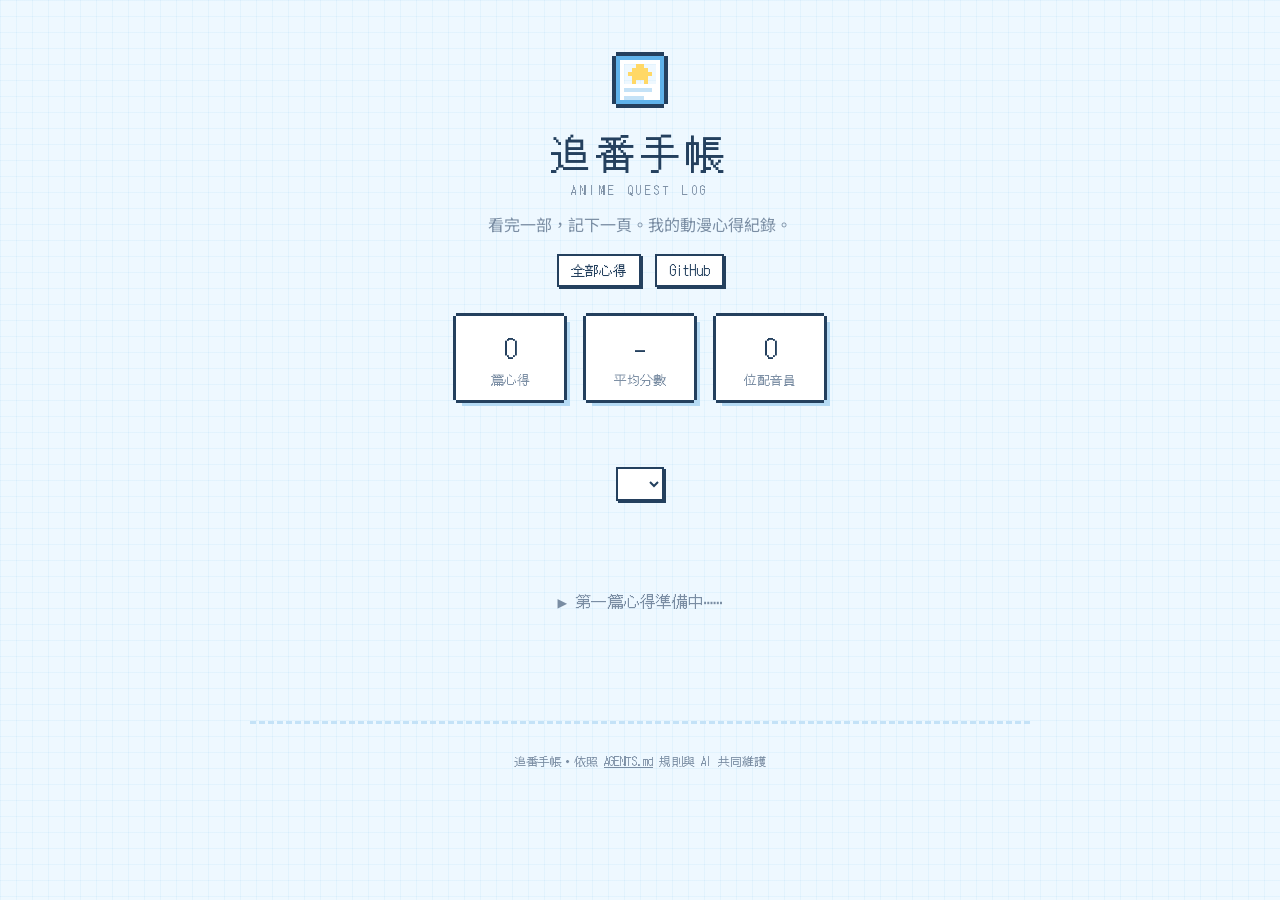
==== index.html @ 24f0aad9 "建立追番手帳：AGENTS.md 規則手冊、像素風網站、心得模板與檢查腳本 Co-Authored-By: Claude Opus 5.5 <noreply@anthropic.com> Claude" ====
<!DOCTYPE html>
<html lang="zh-Hant-TW">
<head>
  <meta charset="UTF-8">
  <meta name="viewport" content="width=device-width, initial-scale=1">
  <title>追番手帳｜我的動漫心得</title>
  <meta name="description" content="我的個人動漫心得紀錄：評分、喜歡與不喜歡的地方、推薦給誰。">
  <link rel="preconnect" href="https://fonts.googleapis.com">
  <link rel="preconnect" href="https://fonts.gstatic.com" crossorigin>
  <link href="https://fonts.googleapis.com/css2?family=DotGothic16&family=Noto+Sans+TC:wght@400;700&display=swap" rel="stylesheet">
  <link rel="icon" href="assets/logo.svg">
  <link rel="stylesheet" href="assets/style.css">
</head>
<body>
  <div class="wrap">
    <header class="site-head">
      <img class="logo" src="assets/logo.svg" alt="">
      <h1>追番手帳</h1>
      <p class="en">ANIME QUEST LOG</p>
      <p class="sub">看完一部，記下一頁。我的動漫心得紀錄。</p>
      <nav class="site-nav">
        <a href="index.html">全部心得</a>
        <a href="https://github.com/meimeielin/genAI_HW9">GitHub</a>
      </nav>
      <div class="stats">
        <div class="px-box"><b id="stat-count">0</b>篇心得</div>
        <div class="px-box"><b id="stat-avg">-</b>平均分數</div>
        <div class="px-box"><b id="stat-cv">0</b>位配音員</div>
      </div>
    </header>

    <div class="filters" id="filters"></div>
    <div class="cv-wrap"><select id="cv-filter" aria-label="依配音員篩選"></select></div>
    <main class="cards" id="cards"></main>

    <footer class="site-foot">
      追番手帳・依照 <a href="https://github.com/meimeielin/genAI_HW9/blob/main/AGENTS.md">AGENTS.md</a> 規則與 AI 共同維護
    </footer>
  </div>
  <script src="assets/main.js"></script>
</body>
</html>
---- assets/style.css ----
/* ===== 追番手帳：全站唯一樣式表（像素風） =====
   規則見 AGENTS.md 第 3 節。:root 的色票數值不可更改。 */

:root {
  --bg: #EEF8FF;
  --paper: #FFFFFF;
  --ink: #24405E;
  --muted: #7A8DA3;
  --line: #24405E;
  --edge: #C4E2F7;
  --drop: #B5DAF4;
  --yellow: #FFD866;

  --accent: #5FB2EA;
  --accent-soft: #E3F2FD;

  --pixel: "DotGothic16", "PingFang TC", "Microsoft JhengHei", monospace;
  --sans: -apple-system, BlinkMacSystemFont, "PingFang TC", "Noto Sans TC", "Microsoft JhengHei", sans-serif;
  --max: 820px;
}

/* ---- 作品代表色（AGENTS.md 3.2，只能用這 8 個） ---- */
.accent-sakura   { --accent: #FF9FB2; --accent-soft: #FFE6EC; }
.accent-sky      { --accent: #5FB2EA; --accent-soft: #E3F2FD; }
.accent-matcha   { --accent: #86D595; --accent-soft: #E4F6E7; }
.accent-lemon    { --accent: #FFD866; --accent-soft: #FFF6D6; }
.accent-lavender { --accent: #B9A2F0; --accent-soft: #EFE9FC; }
.accent-coral    { --accent: #FFB36B; --accent-soft: #FFEEDC; }
.accent-ocean    { --accent: #2F78B7; --accent-soft: #DCEAF6; }
.accent-ink      { --accent: #24405E; --accent-soft: #E6ECF2; }

* { box-sizing: border-box; }

body {
  margin: 0;
  color: var(--ink);
  font-family: var(--sans);
  font-size: 16px;
  line-height: 1.75;
  background-color: var(--bg);
  /* 像素方格紙 */
  background-image:
    linear-gradient(rgba(95, 178, 234, .08) 1px, transparent 1px),
    linear-gradient(90deg, rgba(95, 178, 234, .08) 1px, transparent 1px);
  background-size: 16px 16px;
}

a { color: inherit; }
h1, h2, h3 { font-family: var(--pixel); font-weight: 400; line-height: 1.35; }
.wrap { max-width: var(--max); margin: 0 auto; padding: 0 20px; }

/* ---- 像素缺角外框：四個角少一格，像 8-bit 視窗 ---- */
.px-box {
  background: var(--paper);
  margin: 3px;
  box-shadow:
    0 -3px 0 0 var(--line), 0 3px 0 0 var(--line),
    -3px 0 0 0 var(--line), 3px 0 0 0 var(--line),
    6px 6px 0 0 var(--drop);
}

/* ===== 首頁 ===== */
.site-head { padding: 48px 0 18px; text-align: center; }
.logo { width: 64px; height: 64px; image-rendering: pixelated; shape-rendering: crispEdges; }
.site-head h1 { margin: 6px 0 0; font-size: 40px; letter-spacing: .12em; }
.site-head .en { margin: 0; font-family: var(--pixel); font-size: 12px; letter-spacing: .3em; color: var(--muted); }
.site-head p.sub { margin: 10px 0 0; color: var(--muted); }

.site-nav { display: flex; justify-content: center; gap: 14px; margin-top: 16px; }
.site-nav a {
  font-family: var(--pixel); font-size: 14px; text-decoration: none;
  padding: 2px 12px; background: var(--paper); border: 2px solid var(--line);
  box-shadow: 2px 2px 0 var(--line);
}
.site-nav a:active { transform: translate(2px, 2px); box-shadow: none; }

.stats { display: flex; justify-content: center; gap: 16px; margin: 26px 0 6px; flex-wrap: wrap; }
.stats > div {
  min-width: 108px; padding: 8px 14px; text-align: center;
  font-family: var(--pixel); font-size: 13px; color: var(--muted);
}
.stats b { display: block; font-weight: 400; font-size: 26px; color: var(--ink); }

.filters { display: flex; flex-wrap: wrap; justify-content: center; gap: 8px; margin: 26px 0 14px; }
.filters button {
  font-family: var(--pixel); font-size: 14px; cursor: pointer;
  padding: 2px 12px; background: var(--paper); color: var(--ink);
  border: 2px solid var(--edge); box-shadow: 2px 2px 0 var(--edge);
}
.filters button.on { background: var(--yellow); border-color: var(--line); box-shadow: 2px 2px 0 var(--line); }

.cv-wrap { text-align: center; margin: 0 0 30px; }
.cv-wrap select {
  font-family: var(--pixel); font-size: 14px; color: var(--ink); cursor: pointer;
  padding: 4px 12px; border: 2px solid var(--line); border-radius: 0;
  background: var(--paper); box-shadow: 2px 2px 0 var(--line);
}

.cards { display: grid; gap: 26px 22px; grid-template-columns: repeat(auto-fill, minmax(230px, 1fr)); padding: 0 6px 50px; }

.card { display: block; text-decoration: none; transition: transform .08s steps(2); }
.card:hover { transform: translate(-2px, -2px); }
.card .card-top {
  display: flex; align-items: center; gap: 8px;
  background: var(--accent-soft); border-bottom: 3px solid var(--line); padding: 8px 14px;
}
.card .card-top .emoji { font-size: 22px; }
.card .card-top .score-badge { margin-left: auto; }
.card .card-body { padding: 12px 14px 14px; }
.card h2 { margin: 0; font-size: 19px; }
.card .original { margin: 0; font-size: 12px; color: var(--muted); }
.card .oneliner { margin: 10px 0; font-size: 14px; }
.card .cv { margin: 8px 0; font-size: 12px; color: var(--muted); }
.card .row { font-family: var(--pixel); font-size: 12px; color: var(--muted); }

.score-badge {
  display: inline-block; font-family: var(--pixel); font-size: 14px; line-height: 1.5;
  background: var(--yellow); border: 2px solid var(--line); padding: 0 8px;
}

.tag {
  display: inline-block; font-family: var(--pixel); font-size: 12px; line-height: 1.6;
  padding: 0 6px; margin: 2px 4px 2px 0;
  background: var(--accent-soft); border: 2px solid var(--accent); color: var(--ink);
}

.empty { grid-column: 1 / -1; text-align: center; color: var(--muted); font-family: var(--pixel); padding: 40px 0; }

.site-foot {
  text-align: center; color: var(--muted); font-family: var(--pixel); font-size: 12px;
  padding: 26px 0 50px; border-top: 3px dashed var(--edge);
}

/* ===== 心得頁 ===== */
.back {
  display: inline-block; margin: 30px 0 18px; text-decoration: none;
  font-family: var(--pixel); font-size: 14px;
  padding: 2px 12px; background: var(--paper); border: 2px solid var(--line); box-shadow: 2px 2px 0 var(--line);
}
.back:active { transform: translate(2px, 2px); box-shadow: none; }

.review-head { position: relative; padding: 0; margin-bottom: 26px; }
.review-head .bar-top {
  display: flex; align-items: center; gap: 8px; padding: 6px 14px;
  background: var(--accent); border-bottom: 3px solid var(--line);
  font-family: var(--pixel); font-size: 12px; letter-spacing: .2em;
}
.review-head .bar-top i { display: inline-block; width: 10px; height: 10px; background: var(--paper); border: 2px solid var(--line); }
.review-head .inner { padding: 20px 24px 22px; background: var(--accent-soft); }
.review-head .emoji { font-size: 38px; }
.review-head h1 { margin: 2px 0 0; font-size: 32px; }
.review-head .original { margin: 0; color: var(--muted); }
.review-head .score-badge { position: absolute; right: 22px; top: 50px; font-size: 26px; padding: 2px 12px; box-shadow: 3px 3px 0 var(--line); }
.review-head .score-badge small { font-size: 13px; }

.meta {
  display: grid; grid-template-columns: max-content 1fr; gap: 4px 18px;
  margin: 0 3px 30px; padding: 14px 20px; font-size: 15px;
}
.meta dt { font-family: var(--pixel); color: var(--muted); }
.meta dd { margin: 0; }

.oneliner { margin: 0 0 30px; }
blockquote.oneliner {
  position: relative; padding: 12px 18px 12px 46px;
  font-family: var(--pixel); font-size: 19px;
  background: #FFF6D6; border: 3px solid var(--line); box-shadow: 4px 4px 0 #F0C44C;
}
blockquote.oneliner::before { content: "▶"; position: absolute; left: 16px; top: 12px; color: var(--accent); }

.review section { margin-bottom: 32px; }
.review h2 { font-size: 21px; margin: 0 0 10px; display: flex; align-items: center; gap: 10px; }
.review h2::before {
  content: ""; width: 10px; height: 10px; flex: 0 0 10px;
  background: var(--accent); box-shadow: 3px 3px 0 var(--line);
}
.review ul { padding-left: 0; margin: 0; list-style: none; }
.review ul li { position: relative; padding-left: 20px; margin-bottom: 6px; }
.review ul li::before { content: ""; position: absolute; left: 2px; top: .7em; width: 6px; height: 6px; background: var(--ink); }

.scores { width: calc(100% - 6px); border-collapse: collapse; margin: 3px 3px 32px; }
.scores th, .scores td { padding: 7px 16px; text-align: left; border-bottom: 2px dashed var(--edge); font-size: 15px; }
.scores th { width: 5em; font-family: var(--pixel); font-weight: 400; color: var(--muted); }
.scores td.num { width: 4em; text-align: right; font-family: var(--pixel); font-size: 17px; }
.scores .bar { height: 14px; border: 2px solid var(--line); background: var(--paper); }
.scores .bar span {
  display: block; height: 100%; width: calc(var(--score, 0) * 10%);
  /* 一格一格的像素血條 */
  background: repeating-linear-gradient(90deg, var(--accent) 0 8px, transparent 8px 10px);
}
.scores tr.total th, .scores tr.total td { border-bottom: 0; color: var(--ink); }
.scores tr.total td.num { font-size: 20px; }

.review ul.cast li { padding: 8px 14px; margin-bottom: 10px; }
.review ul.cast li::before { display: none; }
.review ul.cast b { font-family: var(--pixel); font-weight: 400; background: var(--accent-soft); padding: 0 6px; }

.spoiler { margin: 10px 3px 0; padding: 8px 14px; background: var(--paper); border: 3px dashed var(--line); }
.spoiler summary { cursor: pointer; font-family: var(--pixel); font-size: 14px; }

.rec {
  display: inline-block; margin-top: 4px; font-family: var(--pixel); font-size: 14px;
  padding: 0 10px; background: var(--accent-soft); border: 2px solid var(--line); box-shadow: 2px 2px 0 var(--line);
}
.rec-3::before { content: "★★★ 大力推薦"; }
.rec-2::before { content: "★★☆ 推薦"; }
.rec-1::before { content: "★☆☆ 看心情"; }

.review-foot { margin: 40px 0 60px; padding-top: 14px; border-top: 3px dashed var(--edge); color: var(--muted); font-family: var(--pixel); font-size: 12px; }

@media (max-width: 560px) {
  .review-head h1 { font-size: 26px; }
  .review-head .score-badge { position: static; display: inline-block; margin-top: 10px; }
}
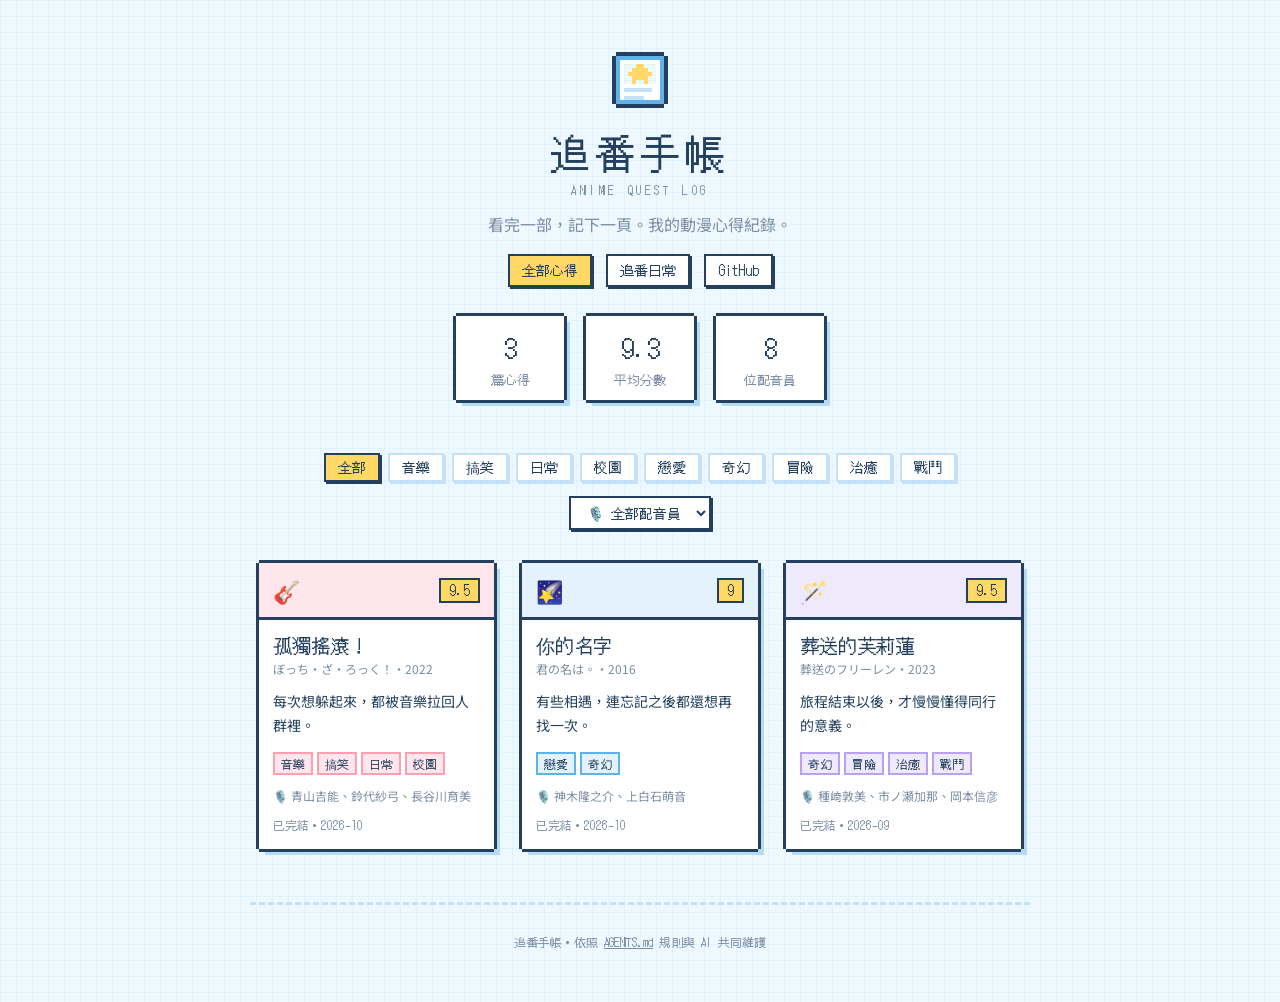
==== commit 548d739f: "新增追番日常：以照片為主的貼文牆，網頁可上傳草稿；手冊新增 4.6、8.5 Co-Authored-By: Claude Opus 5.5 <noreply@anthropic.com> Claude" ====
--- a/index.html
+++ b/index.html
@@ -19,7 +19,8 @@
       <p class="en">ANIME QUEST LOG</p>
       <p class="sub">看完一部，記下一頁。我的動漫心得紀錄。</p>
       <nav class="site-nav">
-        <a href="index.html">全部心得</a>
+        <a href="index.html" class="on">全部心得</a>
+        <a href="posts.html">追番日常</a>
         <a href="https://github.com/meimeielin/genAI_HW9">GitHub</a>
       </nav>
       <div class="stats">
--- a/assets/style.css
+++ b/assets/style.css
@@ -72,6 +72,7 @@
   padding: 2px 12px; background: var(--paper); border: 2px solid var(--line);
   box-shadow: 2px 2px 0 var(--line);
 }
+.site-nav a.on { background: var(--yellow); }
 .site-nav a:active { transform: translate(2px, 2px); box-shadow: none; }
 
 .stats { display: flex; justify-content: center; gap: 16px; margin: 26px 0 6px; flex-wrap: wrap; }
@@ -140,12 +141,12 @@
 .back:active { transform: translate(2px, 2px); box-shadow: none; }
 
 .review-head { position: relative; padding: 0; margin-bottom: 26px; }
-.review-head .bar-top {
+.bar-top {
   display: flex; align-items: center; gap: 8px; padding: 6px 14px;
   background: var(--accent); border-bottom: 3px solid var(--line);
   font-family: var(--pixel); font-size: 12px; letter-spacing: .2em;
 }
-.review-head .bar-top i { display: inline-block; width: 10px; height: 10px; background: var(--paper); border: 2px solid var(--line); }
+.bar-top i { display: inline-block; width: 10px; height: 10px; background: var(--paper); border: 2px solid var(--line); }
 .review-head .inner { padding: 20px 24px 22px; background: var(--accent-soft); }
 .review-head .emoji { font-size: 38px; }
 .review-head h1 { margin: 2px 0 0; font-size: 32px; }
@@ -208,7 +209,54 @@
 
 .review-foot { margin: 40px 0 60px; padding-top: 14px; border-top: 3px dashed var(--edge); color: var(--muted); font-family: var(--pixel); font-size: 12px; }
 
+/* ===== 追番日常（貼文牆，AGENTS.md 4.6） ===== */
+.feed-wrap { max-width: 560px; }
+.btn-px {
+  font-family: var(--pixel); font-size: 15px; cursor: pointer; color: var(--ink);
+  padding: 4px 16px; background: var(--yellow); border: 2px solid var(--line); box-shadow: 3px 3px 0 var(--line);
+}
+.btn-px:active { transform: translate(3px, 3px); box-shadow: none; }
+.btn-px.ghost { background: var(--paper); }
+.btn-px.sm { font-size: 13px; padding: 1px 10px; box-shadow: 2px 2px 0 var(--line); }
+.upload-bar { text-align: center; margin: 22px 0 26px; }
+
+.upload { margin-bottom: 34px; }
+.upload .bar-top { background: var(--yellow); }
+.upload-body { padding: 16px 18px 18px; }
+.drop {
+  display: grid; place-items: center; min-height: 180px; margin-bottom: 14px; cursor: pointer;
+  background: var(--bg); border: 3px dashed var(--edge); font-family: var(--pixel); color: var(--muted);
+}
+.drop input { display: none; }
+.drop img { max-width: 100%; max-height: 320px; display: block; }
+.field { display: block; margin-bottom: 12px; }
+.field > span { display: block; font-family: var(--pixel); font-size: 13px; color: var(--muted); }
+.field input, .field textarea, .field select {
+  width: 100%; font: inherit; color: var(--ink); padding: 6px 8px;
+  border: 2px solid var(--edge); border-radius: 0; background: var(--paper); outline: none;
+}
+.field input:focus, .field textarea:focus, .field select:focus { border-color: var(--line); box-shadow: 2px 2px 0 var(--edge); }
+.field-row { display: grid; grid-template-columns: 1fr 1fr; gap: 12px; }
+.hint { font-size: 13px; background: #FFF6D6; padding: 4px 10px; margin: 0 0 14px; }
+.actions { display: flex; gap: 10px; }
+
+.feed { display: grid; gap: 34px; padding: 0 4px 50px; }
+.post .post-top {
+  display: flex; align-items: center; justify-content: space-between; gap: 8px;
+  padding: 6px 14px; background: var(--accent-soft); border-bottom: 3px solid var(--line);
+  font-family: var(--pixel); font-size: 13px;
+}
+.post-photo { display: block; width: 100%; aspect-ratio: 1 / 1; object-fit: cover; border-bottom: 3px solid var(--line); background: var(--bg); }
+.post-body { padding: 12px 16px 16px; }
+.post .caption { margin: 0 0 8px; }
+.post-link { font-family: var(--pixel); font-size: 13px; text-decoration: none; color: var(--ink); background: var(--accent-soft); padding: 0 6px; }
+.post .actions { margin-top: 12px; }
+.stamp { font-family: var(--pixel); font-size: 12px; color: #C0392B; border: 2px solid #C0392B; padding: 0 5px; transform: rotate(-4deg); }
+.post.draft .post-photo { opacity: .92; }
+.notice { white-space: pre-wrap; font-family: var(--sans); font-size: 14px; padding: 14px 16px; margin: 0 3px 30px; cursor: pointer; }
+
 @media (max-width: 560px) {
+  .field-row { grid-template-columns: 1fr; }
   .review-head h1 { font-size: 26px; }
   .review-head .score-badge { position: static; display: inline-block; margin-top: 10px; }
 }
